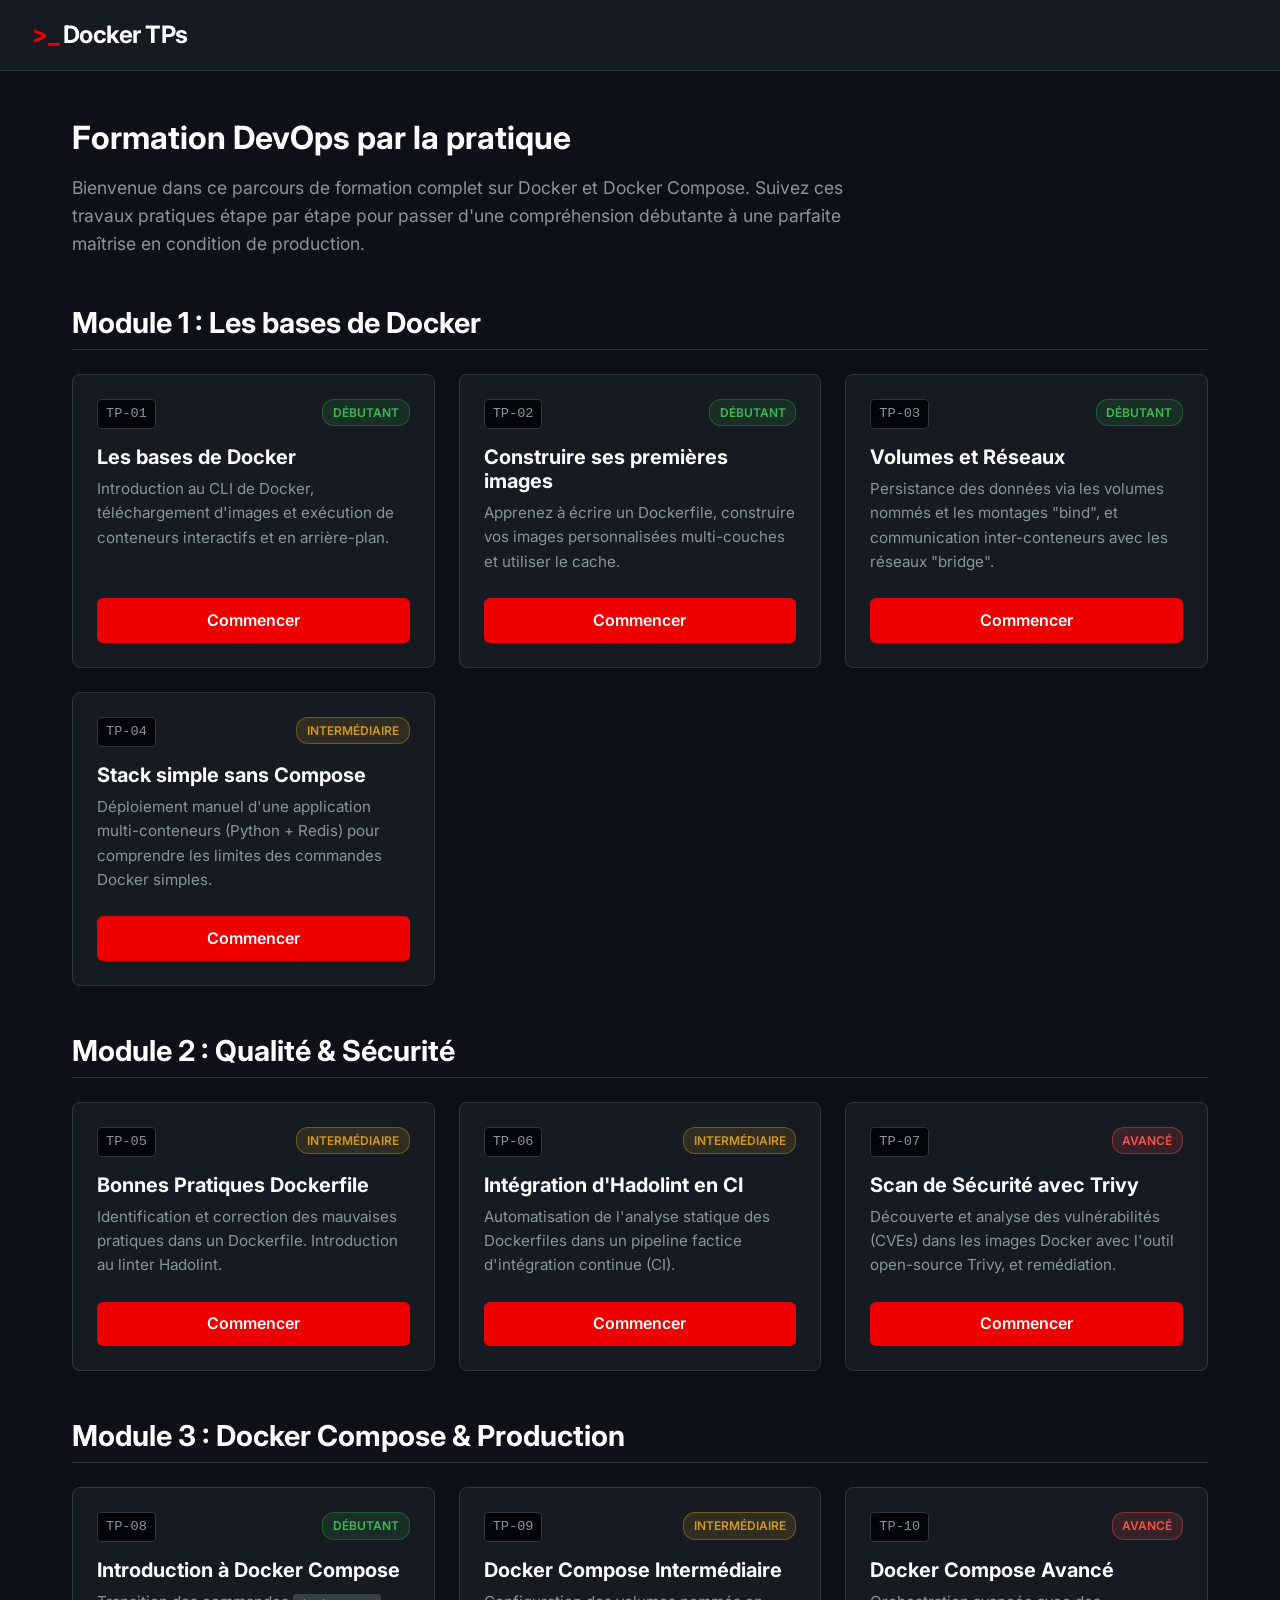
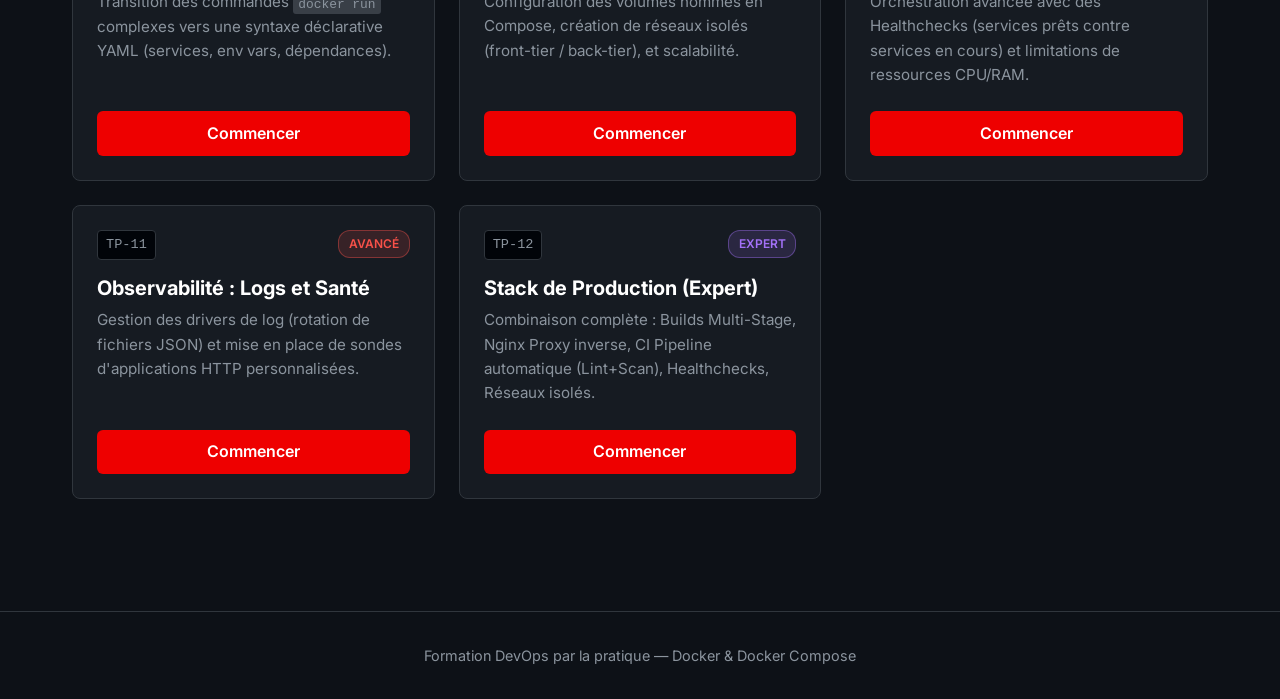
==== docker-tps-site/index.html @ 2051be17 "modfi index" ====
<!DOCTYPE html>
<html lang="fr">
<head>
    <meta charset="UTF-8">
    <meta name="viewport" content="width=device-width, initial-scale=1.0">
    <title>Formation Docker & Docker Compose - Hands-on Labs</title>
    <!-- Use Inter font from Google Fonts -->
    <link rel="preconnect" href="https://fonts.googleapis.com">
    <link rel="preconnect" href="https://fonts.gstatic.com" crossorigin>
    <link href="https://fonts.googleapis.com/css2?family=Inter:wght@400;500;600;700&display=swap" rel="stylesheet">
    <link rel="stylesheet" href="assets/style.css">
    <script src="assets/main.js" defer></script>
</head>
<body>

    <header>
        <div class="brand"><span>&gt;_</span> Docker TPs</div>
    </header>

    <main class="container">
        <h1>Formation DevOps par la pratique</h1>
        <p style="color: var(--text-muted); font-size: 1.1rem; max-width: 800px; margin-bottom: 2rem;">
            Bienvenue dans ce parcours de formation complet sur Docker et Docker Compose. 
            Suivez ces travaux pratiques étape par étape pour passer d'une compréhension débutante à une parfaite maîtrise en condition de production.
        </p>

        <!-- MODULE 1: Bases Docker -->
        <h2 class="section-title">Module 1 : Les bases de Docker</h2>
        <div class="tps-grid">
            
            <div class="card">
                <div class="card-header">
                    <span class="tp-number">TP-01</span>
                    <span class="badge beginner">Débutant</span>
                </div>
                <h3 class="card-title">Les bases de Docker</h3>
                <p class="card-desc">Introduction au CLI de Docker, téléchargement d'images et exécution de conteneurs interactifs et en arrière-plan.</p>
                <a href="tp-01-docker-basics/tp-01.html" class="btn">Commencer</a>
            </div>

            <div class="card">
                <div class="card-header">
                    <span class="tp-number">TP-02</span>
                    <span class="badge beginner">Débutant</span>
                </div>
                <h3 class="card-title">Construire ses premières images</h3>
                <p class="card-desc">Apprenez à écrire un Dockerfile, construire vos images personnalisées multi-couches et utiliser le cache.</p>
                <a href="tp-02-docker-images/tp-02.html" class="btn">Commencer</a>
            </div>

            <div class="card">
                <div class="card-header">
                    <span class="tp-number">TP-03</span>
                    <span class="badge beginner">Débutant</span>
                </div>
                <h3 class="card-title">Volumes et Réseaux</h3>
                <p class="card-desc">Persistance des données via les volumes nommés et les montages "bind", et communication inter-conteneurs avec les réseaux "bridge".</p>
                <a href="tp-03-volumes-networks/tp-03.html" class="btn">Commencer</a>
            </div>

            <div class="card">
                <div class="card-header">
                    <span class="tp-number">TP-04</span>
                    <span class="badge intermediate">Intermédiaire</span>
                </div>
                <h3 class="card-title">Stack simple sans Compose</h3>
                <p class="card-desc">Déploiement manuel d'une application multi-conteneurs (Python + Redis) pour comprendre les limites des commandes Docker simples.</p>
                <a href="tp-04-simple-webapp/tp-04.html" class="btn">Commencer</a>
            </div>
            
        </div>

        <!-- MODULE 2: Qualité & Sécurité -->
        <h2 class="section-title">Module 2 : Qualité & Sécurité</h2>
        <div class="tps-grid">

            <div class="card">
                <div class="card-header">
                    <span class="tp-number">TP-05</span>
                    <span class="badge intermediate">Intermédiaire</span>
                </div>
                <h3 class="card-title">Bonnes Pratiques Dockerfile</h3>
                <p class="card-desc">Identification et correction des mauvaises pratiques dans un Dockerfile. Introduction au linter Hadolint.</p>
                <a href="tp-05-dockerfile-best-practices/tp-05.html" class="btn">Commencer</a>
            </div>

            <div class="card">
                <div class="card-header">
                    <span class="tp-number">TP-06</span>
                    <span class="badge intermediate">Intermédiaire</span>
                </div>
                <h3 class="card-title">Intégration d'Hadolint en CI</h3>
                <p class="card-desc">Automatisation de l'analyse statique des Dockerfiles dans un pipeline factice d'intégration continue (CI).</p>
                <a href="tp-06-hadolint-integration/tp-06.html" class="btn">Commencer</a>
            </div>

            <div class="card">
                <div class="card-header">
                    <span class="tp-number">TP-07</span>
                    <span class="badge advanced">Avancé</span>
                </div>
                <h3 class="card-title">Scan de Sécurité avec Trivy</h3>
                <p class="card-desc">Découverte et analyse des vulnérabilités (CVEs) dans les images Docker avec l'outil open-source Trivy, et remédiation.</p>
                <a href="tp-07-trivy-image-scan/tp-07.html" class="btn">Commencer</a>
            </div>

        </div>

        <!-- MODULE 3: Docker Compose & Production -->
        <h2 class="section-title">Module 3 : Docker Compose & Production</h2>
        <div class="tps-grid">

            <div class="card">
                <div class="card-header">
                    <span class="tp-number">TP-08</span>
                    <span class="badge beginner">Débutant</span>
                </div>
                <h3 class="card-title">Introduction à Docker Compose</h3>
                <p class="card-desc">Transition des commandes <code>docker run</code> complexes vers une syntaxe déclarative YAML (services, env vars, dépendances).</p>
                <a href="tp-08-docker-compose-beginner/tp-08.html" class="btn">Commencer</a>
            </div>

            <div class="card">
                <div class="card-header">
                    <span class="tp-number">TP-09</span>
                    <span class="badge intermediate">Intermédiaire</span>
                </div>
                <h3 class="card-title">Docker Compose Intermédiaire</h3>
                <p class="card-desc">Configuration des volumes nommés en Compose, création de réseaux isolés (front-tier / back-tier), et scalabilité.</p>
                <a href="tp-09-docker-compose-intermediate/tp-09.html" class="btn">Commencer</a>
            </div>

            <div class="card">
                <div class="card-header">
                    <span class="tp-number">TP-10</span>
                    <span class="badge advanced">Avancé</span>
                </div>
                <h3 class="card-title">Docker Compose Avancé</h3>
                <p class="card-desc">Orchestration avancée avec des Healthchecks (services prêts contre services en cours) et limitations de ressources CPU/RAM.</p>
                <a href="tp-10-docker-compose-advanced/tp-10.html" class="btn">Commencer</a>
            </div>

            <div class="card">
                <div class="card-header">
                    <span class="tp-number">TP-11</span>
                    <span class="badge advanced">Avancé</span>
                </div>
                <h3 class="card-title">Observabilité : Logs et Santé</h3>
                <p class="card-desc">Gestion des drivers de log (rotation de fichiers JSON) et mise en place de sondes d'applications HTTP personnalisées.</p>
                <a href="tp-11-observability-logs-health/tp-11.html" class="btn">Commencer</a>
            </div>

            <div class="card">
                <div class="card-header">
                    <span class="tp-number">TP-12</span>
                    <span class="badge expert">Expert</span>
                </div>
                <h3 class="card-title">Stack de Production (Expert)</h3>
                <p class="card-desc">Combinaison complète : Builds Multi-Stage, Nginx Proxy inverse, CI Pipeline automatique (Lint+Scan), Healthchecks, Réseaux isolés.</p>
                <a href="tp-12-production-ready-stack/tp-12.html" class="btn">Commencer</a>
            </div>

        </div>
    </main>

    <footer>
        <p>Formation DevOps par la pratique — Docker & Docker Compose</p>
    </footer>

</body>
</html>
---- docker-tps-site/assets/style.css ----
/* Base Variables */
:root {
  --bg-color: #0d1117;
  --bg-card: #161b22;
  --bg-card-hover: #1f242c;
  --text-main: #c9d1d9;
  --text-muted: #8b949e;
  --accent-color: #EE0000;
  --accent-hover: #ff3333;
  --border-color: #30363d;
  --code-bg: #010409;
  --font-family: 'Inter', -apple-system, BlinkMacSystemFont, "Segoe UI", Roboto, Helvetica, Arial, sans-serif;
}

/* Reset and Base Styles */
* {
  box-sizing: border-box;
  margin: 0;
  padding: 0;
}

body {
  font-family: var(--font-family);
  background-color: var(--bg-color);
  color: var(--text-main);
  line-height: 1.6;
  -webkit-font-smoothing: antialiased;
}

a {
  color: var(--text-main);
  text-decoration: none;
  transition: color 0.2s;
}

/* Header Navbar */
header {
  background-color: var(--bg-card);
  border-bottom: 1px solid var(--border-color);
  padding: 1rem 2rem;
  position: sticky;
  top: 0;
  z-index: 100;
  display: flex;
  justify-content: space-between;
  align-items: center;
}

.brand {
  font-size: 1.5rem;
  font-weight: 700;
  color: white;
  letter-spacing: -0.5px;
}

.brand span {
  color: var(--accent-color);
}

.back-btn {
  display: inline-flex;
  align-items: center;
  gap: 0.5rem;
  color: var(--text-muted);
  font-size: 0.9rem;
  font-weight: 500;
  padding: 0.4rem 0.8rem;
  border-radius: 6px;
  background-color: transparent;
  border: 1px solid var(--border-color);
  transition: all 0.2s;
}
.back-btn:hover {
  color: white;
  border-color: var(--text-muted);
  background-color: var(--bg-card-hover);
}

/* Container */
.container {
  max-width: 1200px;
  margin: 0 auto;
  padding: 3rem 2rem;
}

/* Headings */
h1, h2, h3, h4 {
  color: white;
  margin-bottom: 1rem;
  line-height: 1.2;
}

.section-title {
  margin-top: 3rem;
  margin-bottom: 1.5rem;
  padding-bottom: 0.5rem;
  border-bottom: 1px solid var(--border-color);
  font-size: 1.8rem;
}

/* Grid Layout for Index */
.tps-grid {
  display: grid;
  grid-template-columns: repeat(auto-fill, minmax(320px, 1fr));
  gap: 1.5rem;
}

/* TP Cards */
.card {
  background-color: var(--bg-card);
  border: 1px solid var(--border-color);
  border-radius: 8px;
  padding: 1.5rem;
  display: flex;
  flex-direction: column;
  transition: transform 0.2s, box-shadow 0.2s, border-color 0.2s;
}

.card:hover {
  transform: translateY(-4px);
  box-shadow: 0 8px 24px rgba(0,0,0,0.5);
  border-color: var(--text-muted);
}

.card-header {
  display: flex;
  justify-content: space-between;
  align-items: flex-start;
  margin-bottom: 1rem;
}

.tp-number {
  font-family: monospace;
  font-size: 0.85rem;
  color: var(--text-muted);
  background: var(--code-bg);
  padding: 0.2rem 0.5rem;
  border-radius: 4px;
  border: 1px solid var(--border-color);
}

.badge {
  font-size: 0.75rem;
  font-weight: 600;
  padding: 0.2rem 0.6rem;
  border-radius: 12px;
  text-transform: uppercase;
}

.badge.beginner { background-color: rgba(46, 160, 67, 0.15); color: #3fb950; border: 1px solid rgba(46, 160, 67, 0.4); }
.badge.intermediate { background-color: rgba(210, 153, 34, 0.15); color: #d29922; border: 1px solid rgba(210, 153, 34, 0.4); }
.badge.advanced { background-color: rgba(248, 81, 73, 0.15); color: #f85149; border: 1px solid rgba(248, 81, 73, 0.4); }
.badge.expert { background-color: rgba(163, 113, 247, 0.15); color: #a371f7; border: 1px solid rgba(163, 113, 247, 0.4); }

.card-title {
  font-size: 1.25rem;
  margin-bottom: 0.5rem;
  color: white;
}

.card-desc {
  color: var(--text-muted);
  font-size: 0.95rem;
  flex-grow: 1;
  margin-bottom: 1.5rem;
}

/* Button */
.btn {
  display: inline-block;
  background-color: var(--accent-color);
  color: white !important;
  font-weight: 600;
  text-align: center;
  padding: 0.6rem 1.2rem;
  border-radius: 6px;
  border: none;
  cursor: pointer;
  transition: background-color 0.2s;
  width: 100%;
}

.btn:hover {
  background-color: var(--accent-hover);
}

/* TP Page Specifics */
.tp-header {
  margin-bottom: 3rem;
}

.tp-meta {
  display: flex;
  gap: 1rem;
  align-items: center;
  margin-bottom: 1.5rem;
  color: var(--text-muted);
  font-size: 0.9rem;
}

.tp-content h2 {
  margin-top: 2.5rem;
  border-bottom: 1px solid var(--border-color);
  padding-bottom: 0.5rem;
}

.tp-content h3 {
  margin-top: 1.5rem;
  color: #e6edf3;
}

.tp-content p, .tp-content ul, .tp-content ol {
  margin-bottom: 1rem;
}

.tp-content ul, .tp-content ol {
  padding-left: 2rem;
}

.tp-content li {
  margin-bottom: 0.5rem;
}

/* Code Blocks */
pre {
  background-color: var(--code-bg);
  border: 1px solid var(--border-color);
  border-radius: 6px;
  padding: 1rem;
  overflow-x: auto;
  margin-bottom: 1.5rem;
  position: relative;
}

code {
  font-family: ui-monospace, SFMono-Regular, "SF Mono", Menlo, Consolas, "Liberation Mono", monospace;
  font-size: 0.9rem;
}

p code, li code {
  background-color: rgba(110, 118, 129, 0.4);
  padding: 0.2em 0.4em;
  border-radius: 3px;
  font-size: 85%;
}

/* Copy Button for code blocks */
.copy-btn {
  position: absolute;
  top: 0.5rem;
  right: 0.5rem;
  background: var(--bg-card);
  border: 1px solid var(--border-color);
  color: var(--text-muted);
  padding: 0.2rem 0.5rem;
  border-radius: 4px;
  font-size: 0.75rem;
  cursor: pointer;
  opacity: 0;
  transition: opacity 0.2s;
}

pre:hover .copy-btn {
  opacity: 1;
}

.copy-btn:hover {
  color: white;
  border-color: var(--text-muted);
}

/* Footer */
footer {
  text-align: center;
  padding: 2rem;
  color: var(--text-muted);
  font-size: 0.9rem;
  border-top: 1px solid var(--border-color);
  margin-top: 4rem;
}
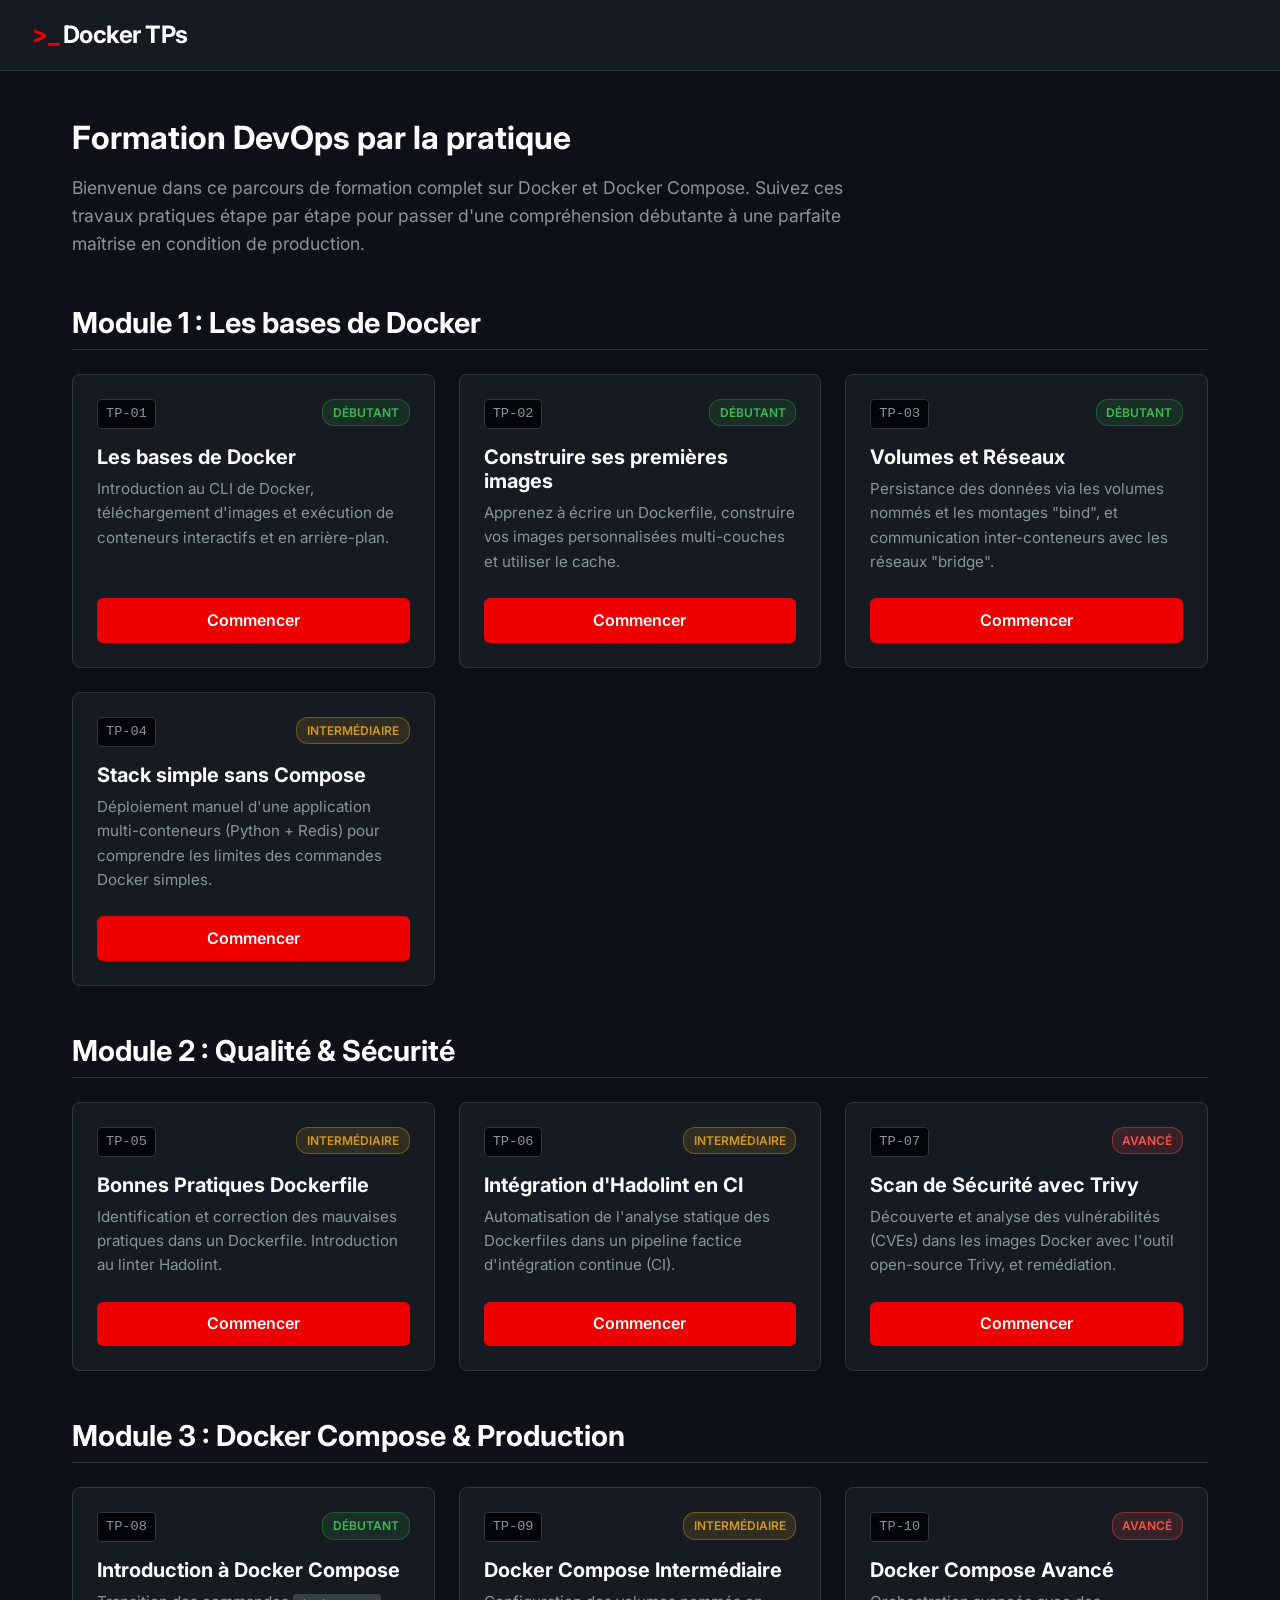
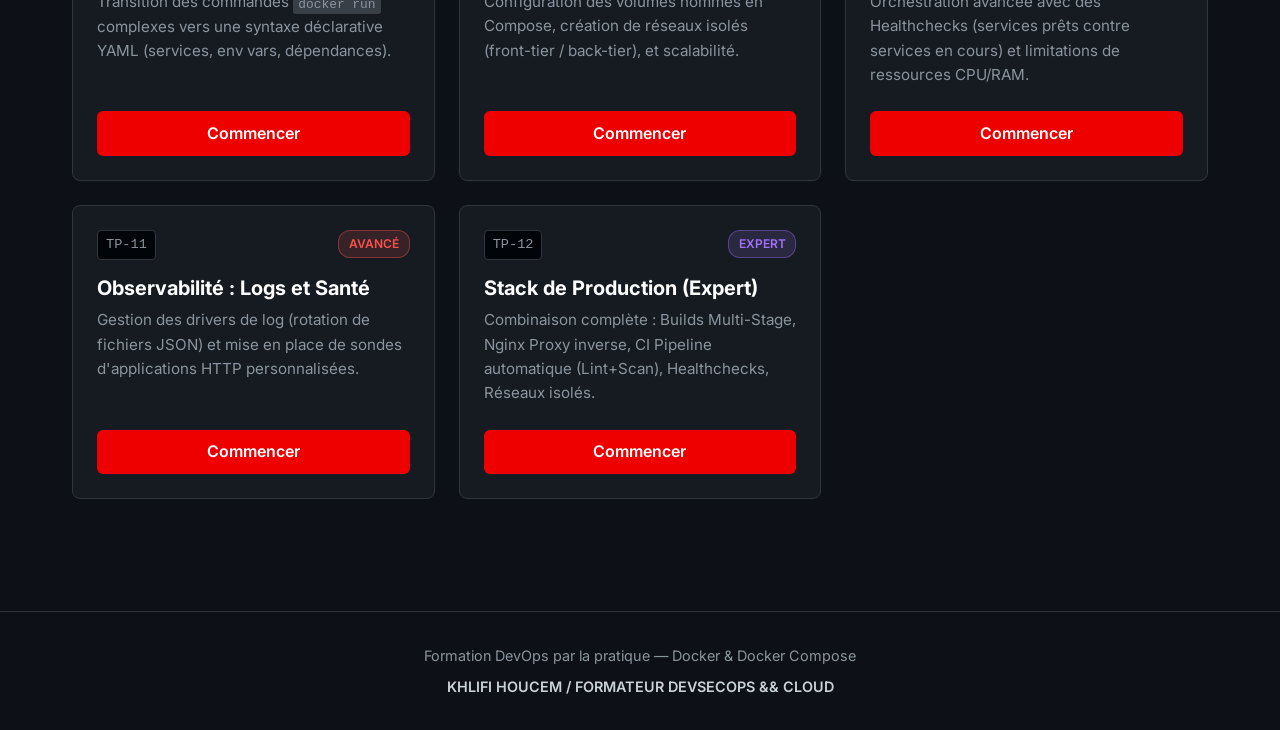
==== commit b94b5a44: "modfi index" ====
--- a/docker-tps-site/index.html
+++ b/docker-tps-site/index.html
@@ -165,6 +165,7 @@
 
     <footer>
         <p>Formation DevOps par la pratique — Docker & Docker Compose</p>
+        <p style="margin-top: 0.5rem; font-weight: 600; color: var(--text-main);">KHLIFI HOUCEM / FORMATEUR DEVSECOPS && CLOUD</p>
     </footer>
 
 </body>
